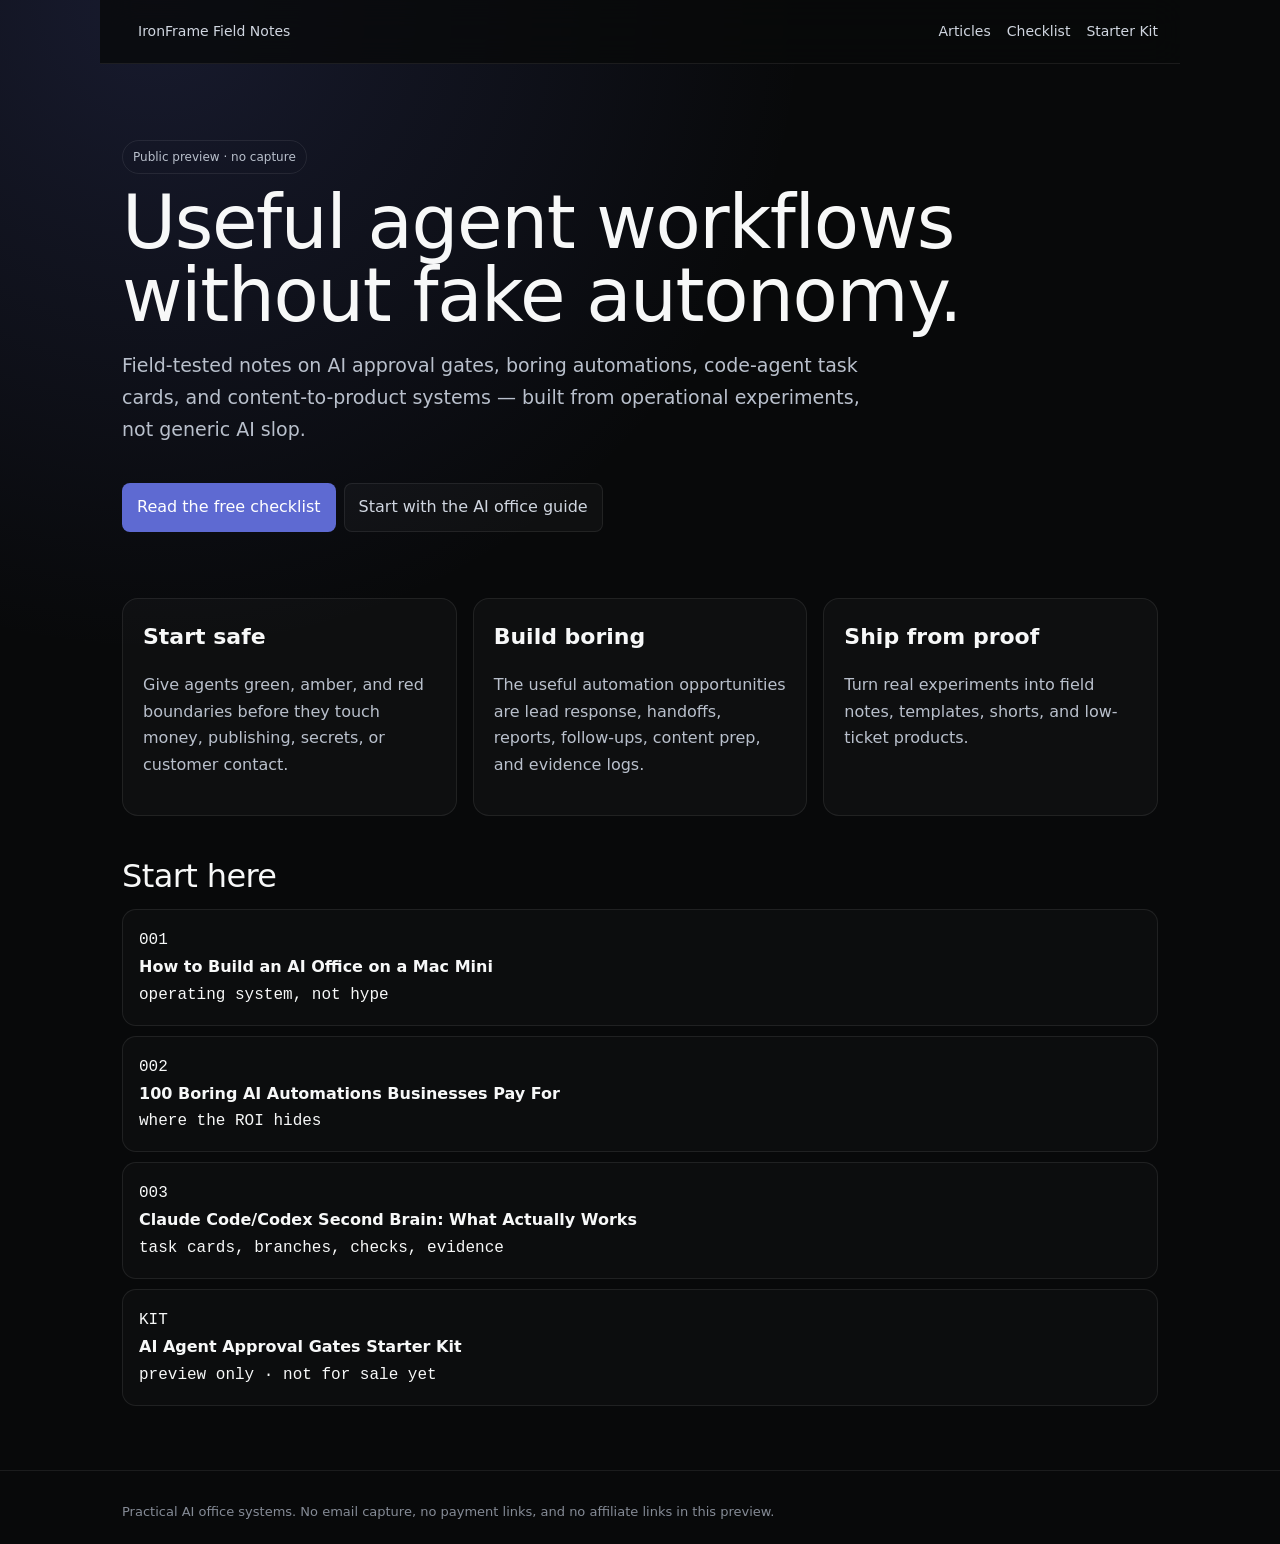
==== index.html @ ba57e1b6 "Publish Field Notes public preview" ====
<!DOCTYPE html><html lang="en"><head><meta charset="UTF-8"><meta name="viewport" content="width=device-width, initial-scale=1.0"><meta name="robots" content="noindex,nofollow,noarchive"><title>IronFrame Field Notes — IronFrame Field Notes</title><meta name="description" content="Practical AI office systems, approval gates, boring automations, and code-agent workflows."><style>
:root{--bg:#08090a;--panel:#101113;--surface:rgba(255,255,255,.028);--line:rgba(255,255,255,.08);--text:#f7f8f8;--muted:#b9c0cc;--dim:#858b96;--brand:#5e6ad2;--brand2:#7170ff;--green:#10b981;--amber:#f59e0b;--red:#ef4444}*{box-sizing:border-box}body{margin:0;background:radial-gradient(circle at 12% 0%,rgba(94,106,210,.18),transparent 34%),var(--bg);color:var(--text);font-family:Inter,system-ui,sans-serif;line-height:1.68;font-feature-settings:'cv01','ss03'}a{color:inherit}.wrap{max-width:1080px;margin:0 auto;padding:0 22px}.nav{height:64px;display:flex;align-items:center;justify-content:space-between;border-bottom:1px solid var(--line);position:sticky;top:0;background:rgba(8,9,10,.78);backdrop-filter:blur(16px);z-index:3}.nav a{text-decoration:none;color:#d0d6e0;font-size:14px;font-weight:510;margin-left:16px}.brand{font-weight:590;color:var(--text)}.hero{padding:76px 0 44px}h1{font-size:clamp(40px,7vw,74px);line-height:.98;letter-spacing:-1.4px;margin:12px 0 18px;font-weight:510}h2{font-size:32px;line-height:1.15;letter-spacing:-.6px;margin:42px 0 14px;font-weight:510}h3{font-size:22px;margin:28px 0 8px}p,li{color:var(--muted)}.sub{font-size:19px;max-width:760px;color:var(--muted)}.pill{display:inline-block;border:1px solid var(--line);border-radius:999px;padding:6px 10px;color:var(--muted);font-size:12px}.grid{display:grid;grid-template-columns:repeat(3,1fr);gap:16px;margin:22px 0}.card{background:var(--surface);border:1px solid var(--line);border-radius:16px;padding:20px}.card h3{margin-top:0}.cta{display:inline-block;margin-top:18px;text-decoration:none;background:var(--brand);padding:11px 15px;border-radius:8px;color:white;font-weight:510}.ghost{display:inline-block;margin-top:18px;margin-left:8px;text-decoration:none;background:rgba(255,255,255,.03);border:1px solid var(--line);padding:10px 14px;border-radius:8px;color:#d0d6e0}.row{display:block;border:1px solid var(--line);border-radius:14px;padding:16px;text-decoration:none;background:rgba(255,255,255,.02);margin:10px 0}.mono,code{font-family:'JetBrains Mono',ui-monospace,monospace}code{background:rgba(255,255,255,.055);padding:2px 5px;border-radius:5px;color:#e7e9ee}pre{background:#0f1011;border:1px solid var(--line);border-radius:14px;padding:16px;overflow:auto}article{max-width:820px}article h1{font-size:52px}.notice{border:1px solid rgba(94,106,210,.4);background:rgba(94,106,210,.1);padding:16px;border-radius:14px;color:#d0d6e0}.footer{border-top:1px solid var(--line);margin-top:64px;padding:30px 0;color:var(--dim);font-size:13px}@media(max-width:820px){.grid{grid-template-columns:1fr}.nav{position:static;height:auto;padding:16px 0;align-items:flex-start}.nav div:last-child{display:flex;flex-wrap:wrap;gap:8px}.nav a{margin:0}h1{font-size:40px}article h1{font-size:38px}}
</style></head><body><header class="wrap nav"><a class="brand" href="index.html">IronFrame Field Notes</a><div><a href="articles/build-ai-office-on-mac-mini.html">Articles</a><a href="templates/approval-gate-checklist.html">Checklist</a><a href="products/ai-agent-approval-gates-starter-kit/">Starter Kit</a></div></header><main class="wrap"><section class="hero"><span class="pill">Public preview · no capture</span><h1>Useful agent workflows without fake autonomy.</h1><p class="sub">Field-tested notes on AI approval gates, boring automations, code-agent task cards, and content-to-product systems — built from operational experiments, not generic AI slop.</p><a class="cta" href="templates/approval-gate-checklist.html">Read the free checklist</a><a class="ghost" href="articles/build-ai-office-on-mac-mini.html">Start with the AI office guide</a></section><section class="grid"><article class="card"><h3>Start safe</h3><p>Give agents green, amber, and red boundaries before they touch money, publishing, secrets, or customer contact.</p></article><article class="card"><h3>Build boring</h3><p>The useful automation opportunities are lead response, handoffs, reports, follow-ups, content prep, and evidence logs.</p></article><article class="card"><h3>Ship from proof</h3><p>Turn real experiments into field notes, templates, shorts, and low-ticket products.</p></article></section><section><h2>Start here</h2><a class="row" href="articles/build-ai-office-on-mac-mini.html"><span class="mono">001</span><br><strong>How to Build an AI Office on a Mac Mini</strong><br><span class="mono">operating system, not hype</span></a><a class="row" href="articles/100-boring-ai-automations.html"><span class="mono">002</span><br><strong>100 Boring AI Automations Businesses Pay For</strong><br><span class="mono">where the ROI hides</span></a><a class="row" href="articles/code-agents-second-brain.html"><span class="mono">003</span><br><strong>Claude Code/Codex Second Brain: What Actually Works</strong><br><span class="mono">task cards, branches, checks, evidence</span></a><a class="row" href="products/ai-agent-approval-gates-starter-kit/"><span class="mono">KIT</span><br><strong>AI Agent Approval Gates Starter Kit</strong><br><span class="mono">preview only · not for sale yet</span></a></section></main><footer class="footer"><div class="wrap">Practical AI office systems. No email capture, no payment links, and no affiliate links in this preview.</div></footer></body></html>
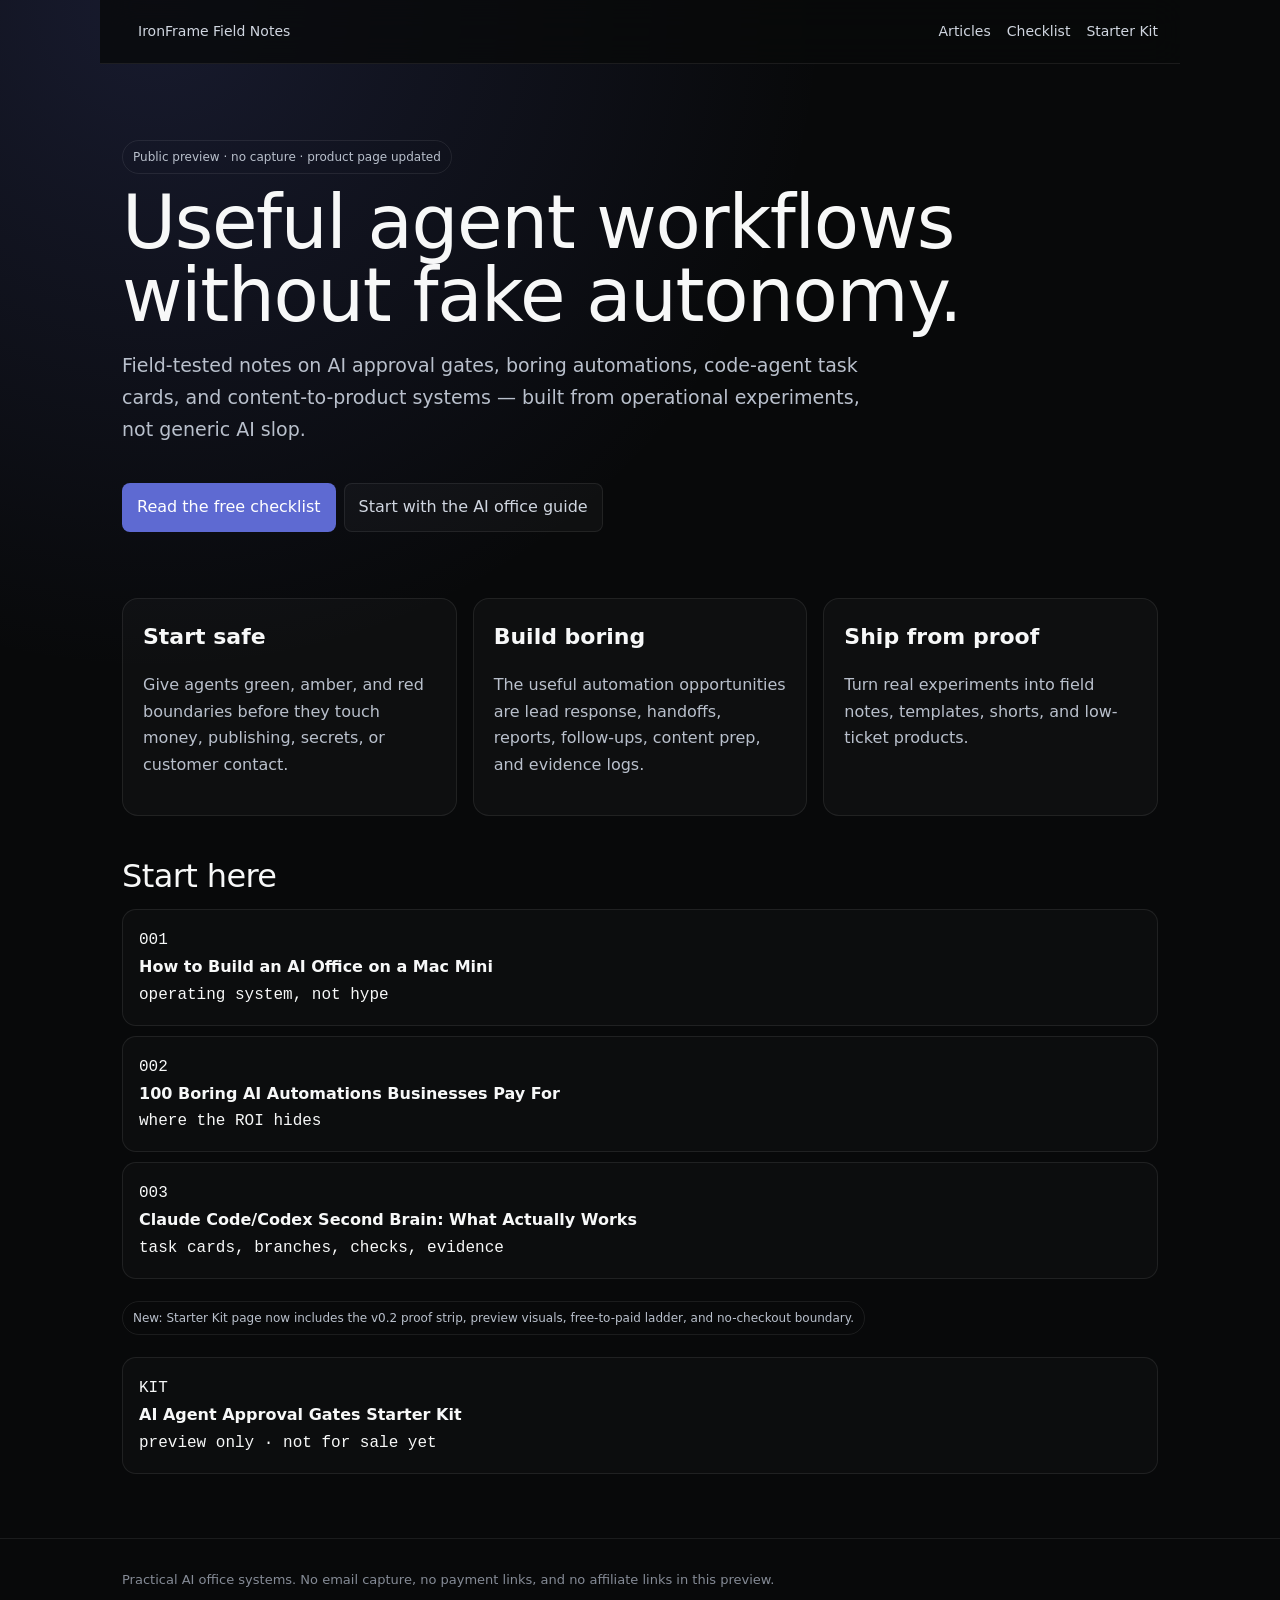
==== commit 9ab9d0e8: "Update Starter Kit public preview" ====
--- a/index.html
+++ b/index.html
@@ -1,3 +1,3 @@
 <!DOCTYPE html><html lang="en"><head><meta charset="UTF-8"><meta name="viewport" content="width=device-width, initial-scale=1.0"><meta name="robots" content="noindex,nofollow,noarchive"><title>IronFrame Field Notes — IronFrame Field Notes</title><meta name="description" content="Practical AI office systems, approval gates, boring automations, and code-agent workflows."><style>
 :root{--bg:#08090a;--panel:#101113;--surface:rgba(255,255,255,.028);--line:rgba(255,255,255,.08);--text:#f7f8f8;--muted:#b9c0cc;--dim:#858b96;--brand:#5e6ad2;--brand2:#7170ff;--green:#10b981;--amber:#f59e0b;--red:#ef4444}*{box-sizing:border-box}body{margin:0;background:radial-gradient(circle at 12% 0%,rgba(94,106,210,.18),transparent 34%),var(--bg);color:var(--text);font-family:Inter,system-ui,sans-serif;line-height:1.68;font-feature-settings:'cv01','ss03'}a{color:inherit}.wrap{max-width:1080px;margin:0 auto;padding:0 22px}.nav{height:64px;display:flex;align-items:center;justify-content:space-between;border-bottom:1px solid var(--line);position:sticky;top:0;background:rgba(8,9,10,.78);backdrop-filter:blur(16px);z-index:3}.nav a{text-decoration:none;color:#d0d6e0;font-size:14px;font-weight:510;margin-left:16px}.brand{font-weight:590;color:var(--text)}.hero{padding:76px 0 44px}h1{font-size:clamp(40px,7vw,74px);line-height:.98;letter-spacing:-1.4px;margin:12px 0 18px;font-weight:510}h2{font-size:32px;line-height:1.15;letter-spacing:-.6px;margin:42px 0 14px;font-weight:510}h3{font-size:22px;margin:28px 0 8px}p,li{color:var(--muted)}.sub{font-size:19px;max-width:760px;color:var(--muted)}.pill{display:inline-block;border:1px solid var(--line);border-radius:999px;padding:6px 10px;color:var(--muted);font-size:12px}.grid{display:grid;grid-template-columns:repeat(3,1fr);gap:16px;margin:22px 0}.card{background:var(--surface);border:1px solid var(--line);border-radius:16px;padding:20px}.card h3{margin-top:0}.cta{display:inline-block;margin-top:18px;text-decoration:none;background:var(--brand);padding:11px 15px;border-radius:8px;color:white;font-weight:510}.ghost{display:inline-block;margin-top:18px;margin-left:8px;text-decoration:none;background:rgba(255,255,255,.03);border:1px solid var(--line);padding:10px 14px;border-radius:8px;color:#d0d6e0}.row{display:block;border:1px solid var(--line);border-radius:14px;padding:16px;text-decoration:none;background:rgba(255,255,255,.02);margin:10px 0}.mono,code{font-family:'JetBrains Mono',ui-monospace,monospace}code{background:rgba(255,255,255,.055);padding:2px 5px;border-radius:5px;color:#e7e9ee}pre{background:#0f1011;border:1px solid var(--line);border-radius:14px;padding:16px;overflow:auto}article{max-width:820px}article h1{font-size:52px}.notice{border:1px solid rgba(94,106,210,.4);background:rgba(94,106,210,.1);padding:16px;border-radius:14px;color:#d0d6e0}.footer{border-top:1px solid var(--line);margin-top:64px;padding:30px 0;color:var(--dim);font-size:13px}@media(max-width:820px){.grid{grid-template-columns:1fr}.nav{position:static;height:auto;padding:16px 0;align-items:flex-start}.nav div:last-child{display:flex;flex-wrap:wrap;gap:8px}.nav a{margin:0}h1{font-size:40px}article h1{font-size:38px}}
-</style></head><body><header class="wrap nav"><a class="brand" href="index.html">IronFrame Field Notes</a><div><a href="articles/build-ai-office-on-mac-mini.html">Articles</a><a href="templates/approval-gate-checklist.html">Checklist</a><a href="products/ai-agent-approval-gates-starter-kit/">Starter Kit</a></div></header><main class="wrap"><section class="hero"><span class="pill">Public preview · no capture</span><h1>Useful agent workflows without fake autonomy.</h1><p class="sub">Field-tested notes on AI approval gates, boring automations, code-agent task cards, and content-to-product systems — built from operational experiments, not generic AI slop.</p><a class="cta" href="templates/approval-gate-checklist.html">Read the free checklist</a><a class="ghost" href="articles/build-ai-office-on-mac-mini.html">Start with the AI office guide</a></section><section class="grid"><article class="card"><h3>Start safe</h3><p>Give agents green, amber, and red boundaries before they touch money, publishing, secrets, or customer contact.</p></article><article class="card"><h3>Build boring</h3><p>The useful automation opportunities are lead response, handoffs, reports, follow-ups, content prep, and evidence logs.</p></article><article class="card"><h3>Ship from proof</h3><p>Turn real experiments into field notes, templates, shorts, and low-ticket products.</p></article></section><section><h2>Start here</h2><a class="row" href="articles/build-ai-office-on-mac-mini.html"><span class="mono">001</span><br><strong>How to Build an AI Office on a Mac Mini</strong><br><span class="mono">operating system, not hype</span></a><a class="row" href="articles/100-boring-ai-automations.html"><span class="mono">002</span><br><strong>100 Boring AI Automations Businesses Pay For</strong><br><span class="mono">where the ROI hides</span></a><a class="row" href="articles/code-agents-second-brain.html"><span class="mono">003</span><br><strong>Claude Code/Codex Second Brain: What Actually Works</strong><br><span class="mono">task cards, branches, checks, evidence</span></a><a class="row" href="products/ai-agent-approval-gates-starter-kit/"><span class="mono">KIT</span><br><strong>AI Agent Approval Gates Starter Kit</strong><br><span class="mono">preview only · not for sale yet</span></a></section></main><footer class="footer"><div class="wrap">Practical AI office systems. No email capture, no payment links, and no affiliate links in this preview.</div></footer></body></html>+</style></head><body><header class="wrap nav"><a class="brand" href="index.html">IronFrame Field Notes</a><div><a href="articles/build-ai-office-on-mac-mini.html">Articles</a><a href="templates/approval-gate-checklist.html">Checklist</a><a href="products/ai-agent-approval-gates-starter-kit/">Starter Kit</a></div></header><main class="wrap"><section class="hero"><span class="pill">Public preview · no capture · product page updated</span><h1>Useful agent workflows without fake autonomy.</h1><p class="sub">Field-tested notes on AI approval gates, boring automations, code-agent task cards, and content-to-product systems — built from operational experiments, not generic AI slop.</p><a class="cta" href="templates/approval-gate-checklist.html">Read the free checklist</a><a class="ghost" href="articles/build-ai-office-on-mac-mini.html">Start with the AI office guide</a></section><section class="grid"><article class="card"><h3>Start safe</h3><p>Give agents green, amber, and red boundaries before they touch money, publishing, secrets, or customer contact.</p></article><article class="card"><h3>Build boring</h3><p>The useful automation opportunities are lead response, handoffs, reports, follow-ups, content prep, and evidence logs.</p></article><article class="card"><h3>Ship from proof</h3><p>Turn real experiments into field notes, templates, shorts, and low-ticket products.</p></article></section><section><h2>Start here</h2><a class="row" href="articles/build-ai-office-on-mac-mini.html"><span class="mono">001</span><br><strong>How to Build an AI Office on a Mac Mini</strong><br><span class="mono">operating system, not hype</span></a><a class="row" href="articles/100-boring-ai-automations.html"><span class="mono">002</span><br><strong>100 Boring AI Automations Businesses Pay For</strong><br><span class="mono">where the ROI hides</span></a><a class="row" href="articles/code-agents-second-brain.html"><span class="mono">003</span><br><strong>Claude Code/Codex Second Brain: What Actually Works</strong><br><span class="mono">task cards, branches, checks, evidence</span></a><p class="pill">New: Starter Kit page now includes the v0.2 proof strip, preview visuals, free-to-paid ladder, and no-checkout boundary.</p><a class="row" href="products/ai-agent-approval-gates-starter-kit/"><span class="mono">KIT</span><br><strong>AI Agent Approval Gates Starter Kit</strong><br><span class="mono">preview only · not for sale yet</span></a></section></main><footer class="footer"><div class="wrap">Practical AI office systems. No email capture, no payment links, and no affiliate links in this preview.</div></footer></body></html>
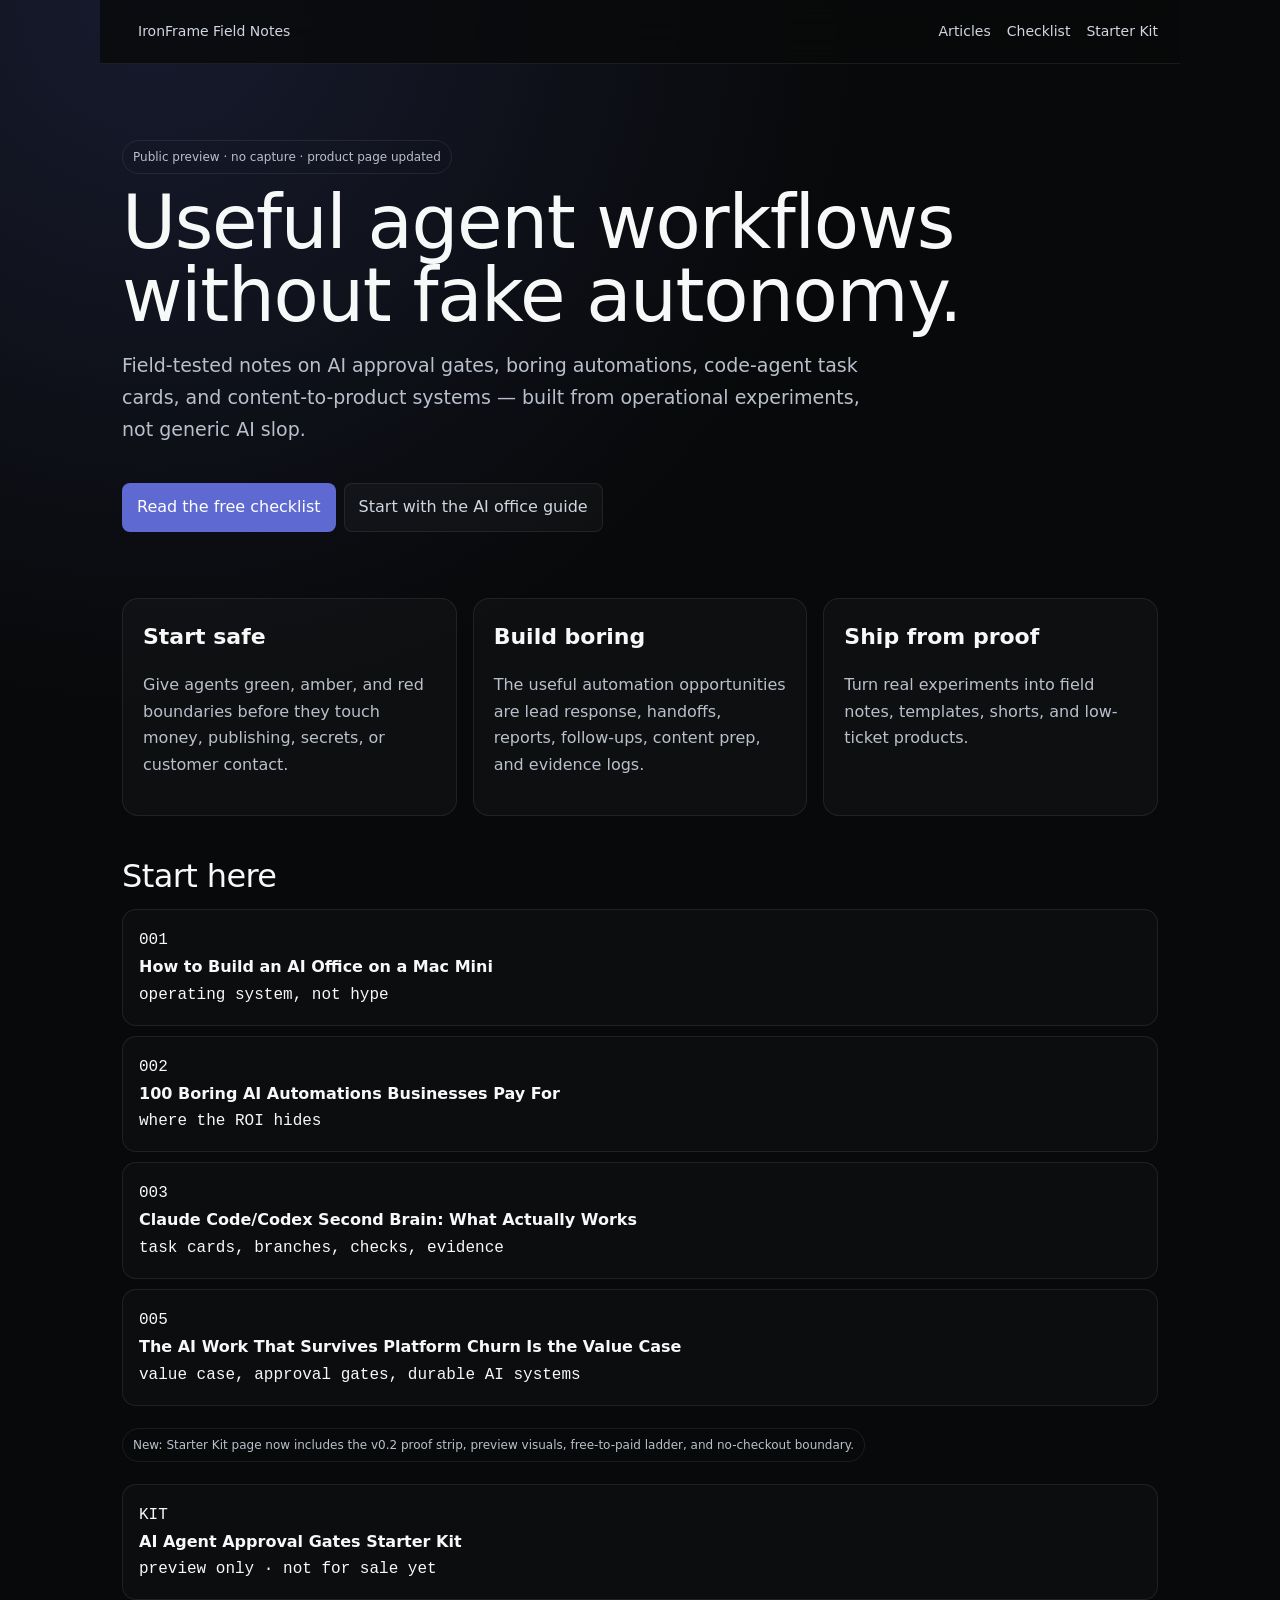
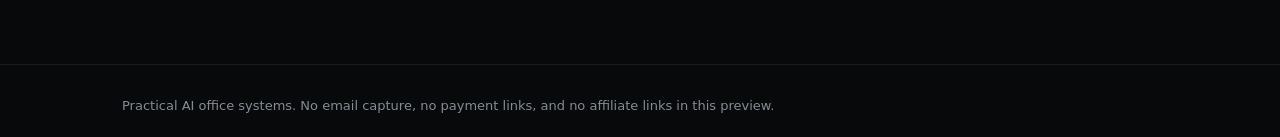
==== commit 2ad6c980: "Publish value-case field note preview" ====
--- a/index.html
+++ b/index.html
@@ -1,3 +1,3 @@
 <!DOCTYPE html><html lang="en"><head><meta charset="UTF-8"><meta name="viewport" content="width=device-width, initial-scale=1.0"><meta name="robots" content="noindex,nofollow,noarchive"><title>IronFrame Field Notes — IronFrame Field Notes</title><meta name="description" content="Practical AI office systems, approval gates, boring automations, and code-agent workflows."><style>
 :root{--bg:#08090a;--panel:#101113;--surface:rgba(255,255,255,.028);--line:rgba(255,255,255,.08);--text:#f7f8f8;--muted:#b9c0cc;--dim:#858b96;--brand:#5e6ad2;--brand2:#7170ff;--green:#10b981;--amber:#f59e0b;--red:#ef4444}*{box-sizing:border-box}body{margin:0;background:radial-gradient(circle at 12% 0%,rgba(94,106,210,.18),transparent 34%),var(--bg);color:var(--text);font-family:Inter,system-ui,sans-serif;line-height:1.68;font-feature-settings:'cv01','ss03'}a{color:inherit}.wrap{max-width:1080px;margin:0 auto;padding:0 22px}.nav{height:64px;display:flex;align-items:center;justify-content:space-between;border-bottom:1px solid var(--line);position:sticky;top:0;background:rgba(8,9,10,.78);backdrop-filter:blur(16px);z-index:3}.nav a{text-decoration:none;color:#d0d6e0;font-size:14px;font-weight:510;margin-left:16px}.brand{font-weight:590;color:var(--text)}.hero{padding:76px 0 44px}h1{font-size:clamp(40px,7vw,74px);line-height:.98;letter-spacing:-1.4px;margin:12px 0 18px;font-weight:510}h2{font-size:32px;line-height:1.15;letter-spacing:-.6px;margin:42px 0 14px;font-weight:510}h3{font-size:22px;margin:28px 0 8px}p,li{color:var(--muted)}.sub{font-size:19px;max-width:760px;color:var(--muted)}.pill{display:inline-block;border:1px solid var(--line);border-radius:999px;padding:6px 10px;color:var(--muted);font-size:12px}.grid{display:grid;grid-template-columns:repeat(3,1fr);gap:16px;margin:22px 0}.card{background:var(--surface);border:1px solid var(--line);border-radius:16px;padding:20px}.card h3{margin-top:0}.cta{display:inline-block;margin-top:18px;text-decoration:none;background:var(--brand);padding:11px 15px;border-radius:8px;color:white;font-weight:510}.ghost{display:inline-block;margin-top:18px;margin-left:8px;text-decoration:none;background:rgba(255,255,255,.03);border:1px solid var(--line);padding:10px 14px;border-radius:8px;color:#d0d6e0}.row{display:block;border:1px solid var(--line);border-radius:14px;padding:16px;text-decoration:none;background:rgba(255,255,255,.02);margin:10px 0}.mono,code{font-family:'JetBrains Mono',ui-monospace,monospace}code{background:rgba(255,255,255,.055);padding:2px 5px;border-radius:5px;color:#e7e9ee}pre{background:#0f1011;border:1px solid var(--line);border-radius:14px;padding:16px;overflow:auto}article{max-width:820px}article h1{font-size:52px}.notice{border:1px solid rgba(94,106,210,.4);background:rgba(94,106,210,.1);padding:16px;border-radius:14px;color:#d0d6e0}.footer{border-top:1px solid var(--line);margin-top:64px;padding:30px 0;color:var(--dim);font-size:13px}@media(max-width:820px){.grid{grid-template-columns:1fr}.nav{position:static;height:auto;padding:16px 0;align-items:flex-start}.nav div:last-child{display:flex;flex-wrap:wrap;gap:8px}.nav a{margin:0}h1{font-size:40px}article h1{font-size:38px}}
-</style></head><body><header class="wrap nav"><a class="brand" href="index.html">IronFrame Field Notes</a><div><a href="articles/build-ai-office-on-mac-mini.html">Articles</a><a href="templates/approval-gate-checklist.html">Checklist</a><a href="products/ai-agent-approval-gates-starter-kit/">Starter Kit</a></div></header><main class="wrap"><section class="hero"><span class="pill">Public preview · no capture · product page updated</span><h1>Useful agent workflows without fake autonomy.</h1><p class="sub">Field-tested notes on AI approval gates, boring automations, code-agent task cards, and content-to-product systems — built from operational experiments, not generic AI slop.</p><a class="cta" href="templates/approval-gate-checklist.html">Read the free checklist</a><a class="ghost" href="articles/build-ai-office-on-mac-mini.html">Start with the AI office guide</a></section><section class="grid"><article class="card"><h3>Start safe</h3><p>Give agents green, amber, and red boundaries before they touch money, publishing, secrets, or customer contact.</p></article><article class="card"><h3>Build boring</h3><p>The useful automation opportunities are lead response, handoffs, reports, follow-ups, content prep, and evidence logs.</p></article><article class="card"><h3>Ship from proof</h3><p>Turn real experiments into field notes, templates, shorts, and low-ticket products.</p></article></section><section><h2>Start here</h2><a class="row" href="articles/build-ai-office-on-mac-mini.html"><span class="mono">001</span><br><strong>How to Build an AI Office on a Mac Mini</strong><br><span class="mono">operating system, not hype</span></a><a class="row" href="articles/100-boring-ai-automations.html"><span class="mono">002</span><br><strong>100 Boring AI Automations Businesses Pay For</strong><br><span class="mono">where the ROI hides</span></a><a class="row" href="articles/code-agents-second-brain.html"><span class="mono">003</span><br><strong>Claude Code/Codex Second Brain: What Actually Works</strong><br><span class="mono">task cards, branches, checks, evidence</span></a><p class="pill">New: Starter Kit page now includes the v0.2 proof strip, preview visuals, free-to-paid ladder, and no-checkout boundary.</p><a class="row" href="products/ai-agent-approval-gates-starter-kit/"><span class="mono">KIT</span><br><strong>AI Agent Approval Gates Starter Kit</strong><br><span class="mono">preview only · not for sale yet</span></a></section></main><footer class="footer"><div class="wrap">Practical AI office systems. No email capture, no payment links, and no affiliate links in this preview.</div></footer></body></html>+</style></head><body><header class="wrap nav"><a class="brand" href="index.html">IronFrame Field Notes</a><div><a href="articles/build-ai-office-on-mac-mini.html">Articles</a><a href="templates/approval-gate-checklist.html">Checklist</a><a href="products/ai-agent-approval-gates-starter-kit/">Starter Kit</a></div></header><main class="wrap"><section class="hero"><span class="pill">Public preview · no capture · product page updated</span><h1>Useful agent workflows without fake autonomy.</h1><p class="sub">Field-tested notes on AI approval gates, boring automations, code-agent task cards, and content-to-product systems — built from operational experiments, not generic AI slop.</p><a class="cta" href="templates/approval-gate-checklist.html">Read the free checklist</a><a class="ghost" href="articles/build-ai-office-on-mac-mini.html">Start with the AI office guide</a></section><section class="grid"><article class="card"><h3>Start safe</h3><p>Give agents green, amber, and red boundaries before they touch money, publishing, secrets, or customer contact.</p></article><article class="card"><h3>Build boring</h3><p>The useful automation opportunities are lead response, handoffs, reports, follow-ups, content prep, and evidence logs.</p></article><article class="card"><h3>Ship from proof</h3><p>Turn real experiments into field notes, templates, shorts, and low-ticket products.</p></article></section><section><h2>Start here</h2><a class="row" href="articles/build-ai-office-on-mac-mini.html"><span class="mono">001</span><br><strong>How to Build an AI Office on a Mac Mini</strong><br><span class="mono">operating system, not hype</span></a><a class="row" href="articles/100-boring-ai-automations.html"><span class="mono">002</span><br><strong>100 Boring AI Automations Businesses Pay For</strong><br><span class="mono">where the ROI hides</span></a><a class="row" href="articles/code-agents-second-brain.html"><span class="mono">003</span><br><strong>Claude Code/Codex Second Brain: What Actually Works</strong><br><span class="mono">task cards, branches, checks, evidence</span></a><a class="row" href="articles/ai-work-that-survives-platform-churn.html"><span class="mono">005</span><br><strong>The AI Work That Survives Platform Churn Is the Value Case</strong><br><span class="mono">value case, approval gates, durable AI systems</span></a><p class="pill">New: Starter Kit page now includes the v0.2 proof strip, preview visuals, free-to-paid ladder, and no-checkout boundary.</p><a class="row" href="products/ai-agent-approval-gates-starter-kit/"><span class="mono">KIT</span><br><strong>AI Agent Approval Gates Starter Kit</strong><br><span class="mono">preview only · not for sale yet</span></a></section></main><footer class="footer"><div class="wrap">Practical AI office systems. No email capture, no payment links, and no affiliate links in this preview.</div></footer></body></html>
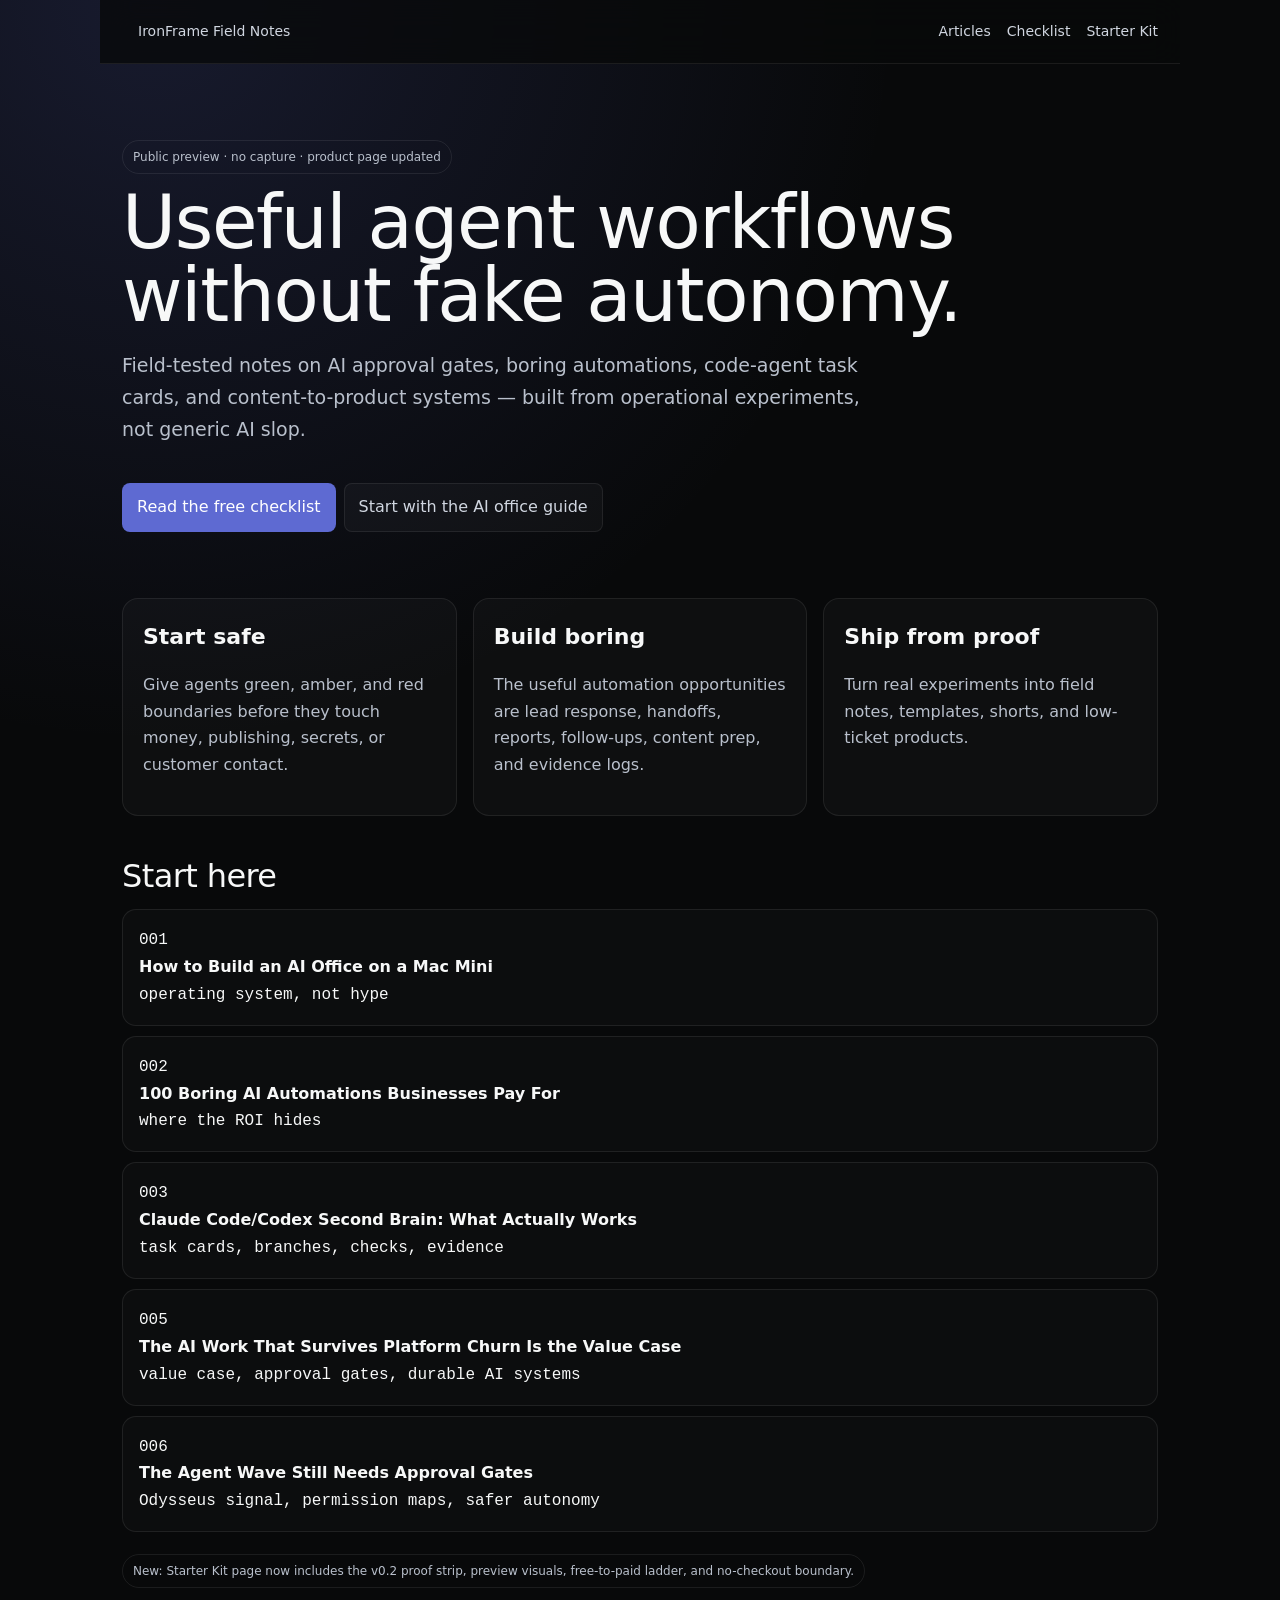
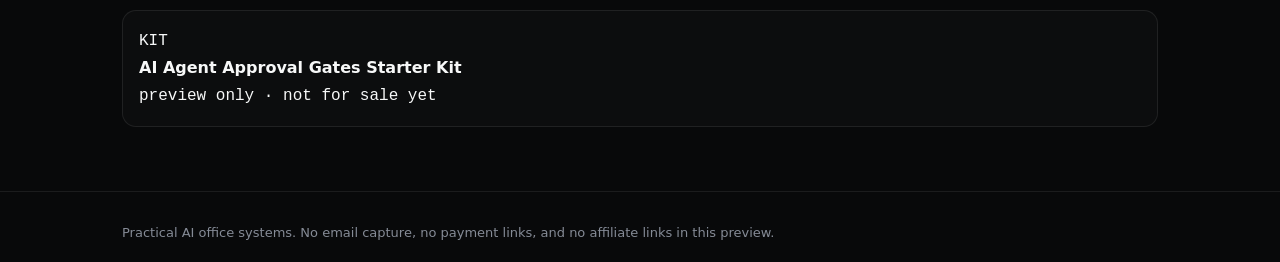
==== commit 8b4afed3: "Add agent wave approval gates field note" ====
--- a/index.html
+++ b/index.html
@@ -1,3 +1,3 @@
 <!DOCTYPE html><html lang="en"><head><meta charset="UTF-8"><meta name="viewport" content="width=device-width, initial-scale=1.0"><meta name="robots" content="noindex,nofollow,noarchive"><title>IronFrame Field Notes — IronFrame Field Notes</title><meta name="description" content="Practical AI office systems, approval gates, boring automations, and code-agent workflows."><style>
 :root{--bg:#08090a;--panel:#101113;--surface:rgba(255,255,255,.028);--line:rgba(255,255,255,.08);--text:#f7f8f8;--muted:#b9c0cc;--dim:#858b96;--brand:#5e6ad2;--brand2:#7170ff;--green:#10b981;--amber:#f59e0b;--red:#ef4444}*{box-sizing:border-box}body{margin:0;background:radial-gradient(circle at 12% 0%,rgba(94,106,210,.18),transparent 34%),var(--bg);color:var(--text);font-family:Inter,system-ui,sans-serif;line-height:1.68;font-feature-settings:'cv01','ss03'}a{color:inherit}.wrap{max-width:1080px;margin:0 auto;padding:0 22px}.nav{height:64px;display:flex;align-items:center;justify-content:space-between;border-bottom:1px solid var(--line);position:sticky;top:0;background:rgba(8,9,10,.78);backdrop-filter:blur(16px);z-index:3}.nav a{text-decoration:none;color:#d0d6e0;font-size:14px;font-weight:510;margin-left:16px}.brand{font-weight:590;color:var(--text)}.hero{padding:76px 0 44px}h1{font-size:clamp(40px,7vw,74px);line-height:.98;letter-spacing:-1.4px;margin:12px 0 18px;font-weight:510}h2{font-size:32px;line-height:1.15;letter-spacing:-.6px;margin:42px 0 14px;font-weight:510}h3{font-size:22px;margin:28px 0 8px}p,li{color:var(--muted)}.sub{font-size:19px;max-width:760px;color:var(--muted)}.pill{display:inline-block;border:1px solid var(--line);border-radius:999px;padding:6px 10px;color:var(--muted);font-size:12px}.grid{display:grid;grid-template-columns:repeat(3,1fr);gap:16px;margin:22px 0}.card{background:var(--surface);border:1px solid var(--line);border-radius:16px;padding:20px}.card h3{margin-top:0}.cta{display:inline-block;margin-top:18px;text-decoration:none;background:var(--brand);padding:11px 15px;border-radius:8px;color:white;font-weight:510}.ghost{display:inline-block;margin-top:18px;margin-left:8px;text-decoration:none;background:rgba(255,255,255,.03);border:1px solid var(--line);padding:10px 14px;border-radius:8px;color:#d0d6e0}.row{display:block;border:1px solid var(--line);border-radius:14px;padding:16px;text-decoration:none;background:rgba(255,255,255,.02);margin:10px 0}.mono,code{font-family:'JetBrains Mono',ui-monospace,monospace}code{background:rgba(255,255,255,.055);padding:2px 5px;border-radius:5px;color:#e7e9ee}pre{background:#0f1011;border:1px solid var(--line);border-radius:14px;padding:16px;overflow:auto}article{max-width:820px}article h1{font-size:52px}.notice{border:1px solid rgba(94,106,210,.4);background:rgba(94,106,210,.1);padding:16px;border-radius:14px;color:#d0d6e0}.footer{border-top:1px solid var(--line);margin-top:64px;padding:30px 0;color:var(--dim);font-size:13px}@media(max-width:820px){.grid{grid-template-columns:1fr}.nav{position:static;height:auto;padding:16px 0;align-items:flex-start}.nav div:last-child{display:flex;flex-wrap:wrap;gap:8px}.nav a{margin:0}h1{font-size:40px}article h1{font-size:38px}}
-</style></head><body><header class="wrap nav"><a class="brand" href="index.html">IronFrame Field Notes</a><div><a href="articles/build-ai-office-on-mac-mini.html">Articles</a><a href="templates/approval-gate-checklist.html">Checklist</a><a href="products/ai-agent-approval-gates-starter-kit/">Starter Kit</a></div></header><main class="wrap"><section class="hero"><span class="pill">Public preview · no capture · product page updated</span><h1>Useful agent workflows without fake autonomy.</h1><p class="sub">Field-tested notes on AI approval gates, boring automations, code-agent task cards, and content-to-product systems — built from operational experiments, not generic AI slop.</p><a class="cta" href="templates/approval-gate-checklist.html">Read the free checklist</a><a class="ghost" href="articles/build-ai-office-on-mac-mini.html">Start with the AI office guide</a></section><section class="grid"><article class="card"><h3>Start safe</h3><p>Give agents green, amber, and red boundaries before they touch money, publishing, secrets, or customer contact.</p></article><article class="card"><h3>Build boring</h3><p>The useful automation opportunities are lead response, handoffs, reports, follow-ups, content prep, and evidence logs.</p></article><article class="card"><h3>Ship from proof</h3><p>Turn real experiments into field notes, templates, shorts, and low-ticket products.</p></article></section><section><h2>Start here</h2><a class="row" href="articles/build-ai-office-on-mac-mini.html"><span class="mono">001</span><br><strong>How to Build an AI Office on a Mac Mini</strong><br><span class="mono">operating system, not hype</span></a><a class="row" href="articles/100-boring-ai-automations.html"><span class="mono">002</span><br><strong>100 Boring AI Automations Businesses Pay For</strong><br><span class="mono">where the ROI hides</span></a><a class="row" href="articles/code-agents-second-brain.html"><span class="mono">003</span><br><strong>Claude Code/Codex Second Brain: What Actually Works</strong><br><span class="mono">task cards, branches, checks, evidence</span></a><a class="row" href="articles/ai-work-that-survives-platform-churn.html"><span class="mono">005</span><br><strong>The AI Work That Survives Platform Churn Is the Value Case</strong><br><span class="mono">value case, approval gates, durable AI systems</span></a><p class="pill">New: Starter Kit page now includes the v0.2 proof strip, preview visuals, free-to-paid ladder, and no-checkout boundary.</p><a class="row" href="products/ai-agent-approval-gates-starter-kit/"><span class="mono">KIT</span><br><strong>AI Agent Approval Gates Starter Kit</strong><br><span class="mono">preview only · not for sale yet</span></a></section></main><footer class="footer"><div class="wrap">Practical AI office systems. No email capture, no payment links, and no affiliate links in this preview.</div></footer></body></html>+</style></head><body><header class="wrap nav"><a class="brand" href="index.html">IronFrame Field Notes</a><div><a href="articles/build-ai-office-on-mac-mini.html">Articles</a><a href="templates/approval-gate-checklist.html">Checklist</a><a href="products/ai-agent-approval-gates-starter-kit/">Starter Kit</a></div></header><main class="wrap"><section class="hero"><span class="pill">Public preview · no capture · product page updated</span><h1>Useful agent workflows without fake autonomy.</h1><p class="sub">Field-tested notes on AI approval gates, boring automations, code-agent task cards, and content-to-product systems — built from operational experiments, not generic AI slop.</p><a class="cta" href="templates/approval-gate-checklist.html">Read the free checklist</a><a class="ghost" href="articles/build-ai-office-on-mac-mini.html">Start with the AI office guide</a></section><section class="grid"><article class="card"><h3>Start safe</h3><p>Give agents green, amber, and red boundaries before they touch money, publishing, secrets, or customer contact.</p></article><article class="card"><h3>Build boring</h3><p>The useful automation opportunities are lead response, handoffs, reports, follow-ups, content prep, and evidence logs.</p></article><article class="card"><h3>Ship from proof</h3><p>Turn real experiments into field notes, templates, shorts, and low-ticket products.</p></article></section><section><h2>Start here</h2><a class="row" href="articles/build-ai-office-on-mac-mini.html"><span class="mono">001</span><br><strong>How to Build an AI Office on a Mac Mini</strong><br><span class="mono">operating system, not hype</span></a><a class="row" href="articles/100-boring-ai-automations.html"><span class="mono">002</span><br><strong>100 Boring AI Automations Businesses Pay For</strong><br><span class="mono">where the ROI hides</span></a><a class="row" href="articles/code-agents-second-brain.html"><span class="mono">003</span><br><strong>Claude Code/Codex Second Brain: What Actually Works</strong><br><span class="mono">task cards, branches, checks, evidence</span></a><a class="row" href="articles/ai-work-that-survives-platform-churn.html"><span class="mono">005</span><br><strong>The AI Work That Survives Platform Churn Is the Value Case</strong><br><span class="mono">value case, approval gates, durable AI systems</span></a><a class="row" href="articles/agent-wave-still-needs-approval-gates.html"><span class="mono">006</span><br><strong>The Agent Wave Still Needs Approval Gates</strong><br><span class="mono">Odysseus signal, permission maps, safer autonomy</span></a><p class="pill">New: Starter Kit page now includes the v0.2 proof strip, preview visuals, free-to-paid ladder, and no-checkout boundary.</p><a class="row" href="products/ai-agent-approval-gates-starter-kit/"><span class="mono">KIT</span><br><strong>AI Agent Approval Gates Starter Kit</strong><br><span class="mono">preview only · not for sale yet</span></a></section></main><footer class="footer"><div class="wrap">Practical AI office systems. No email capture, no payment links, and no affiliate links in this preview.</div></footer></body></html>
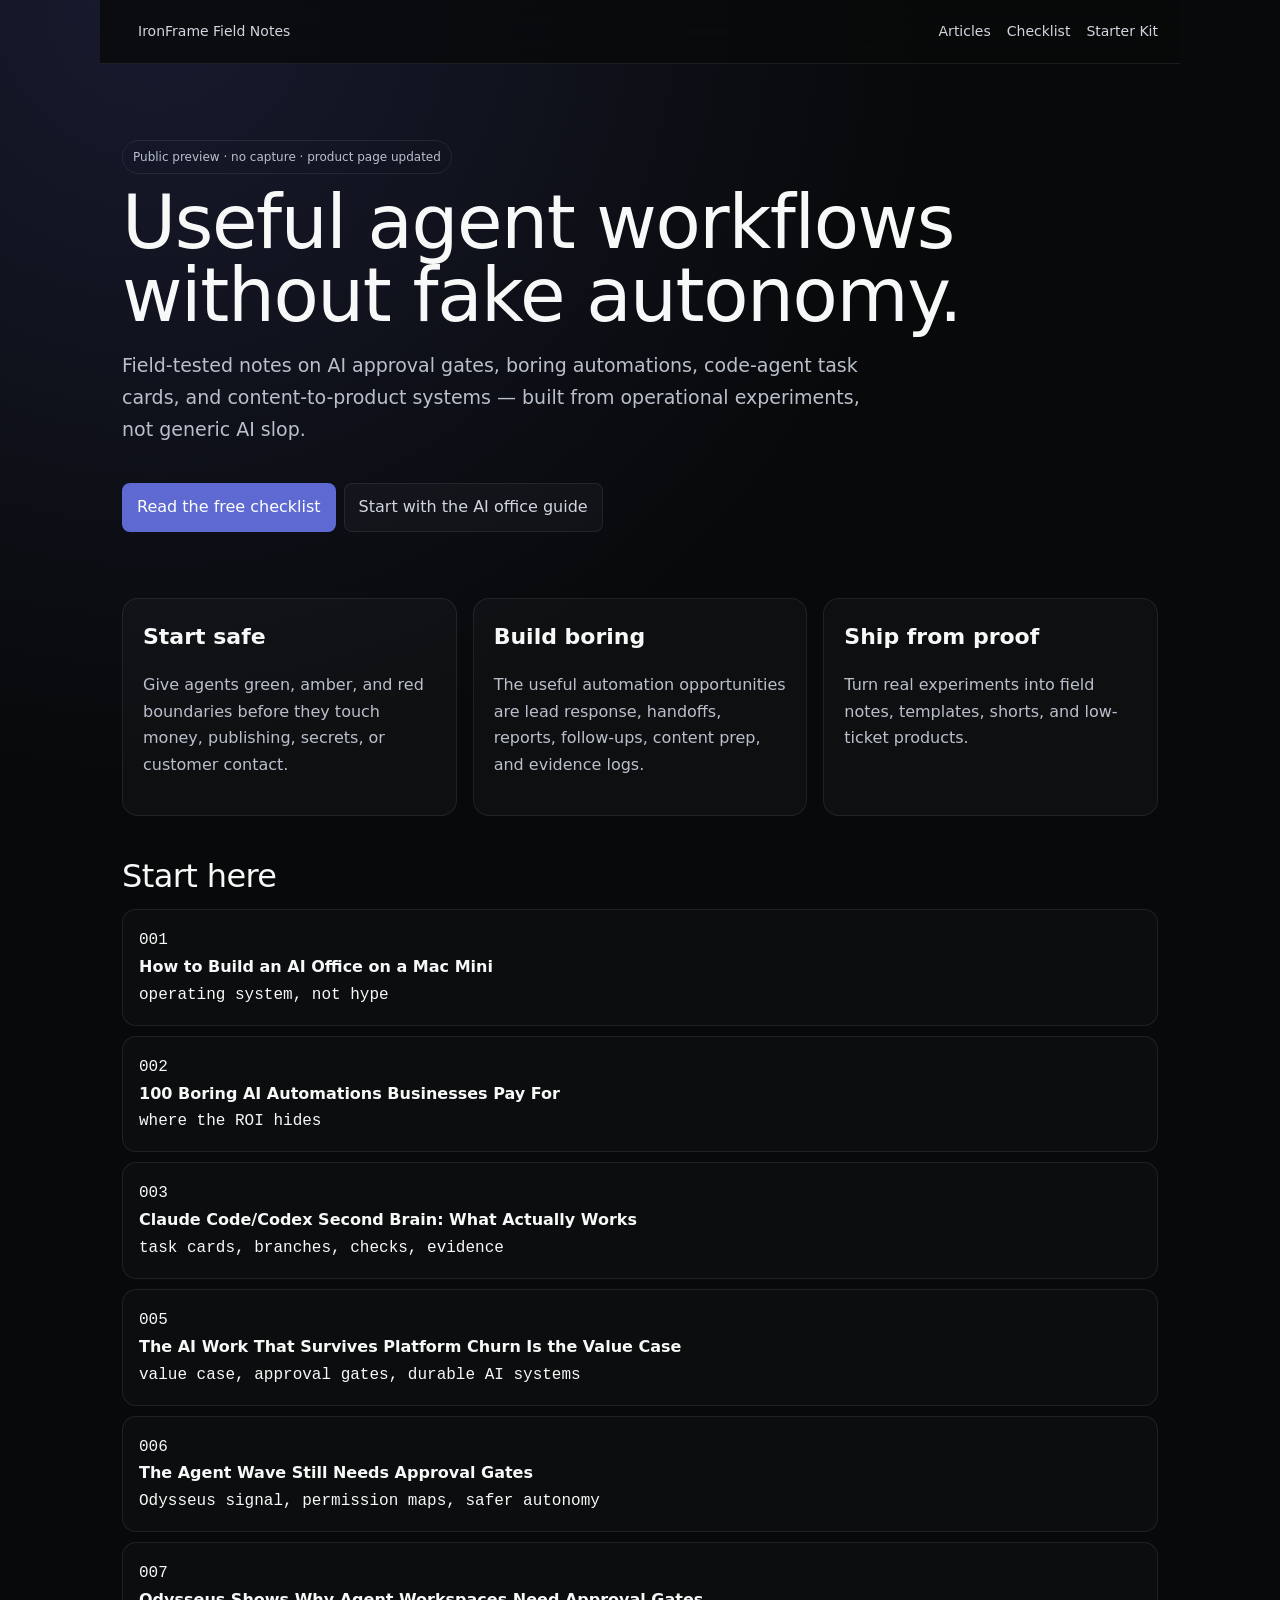
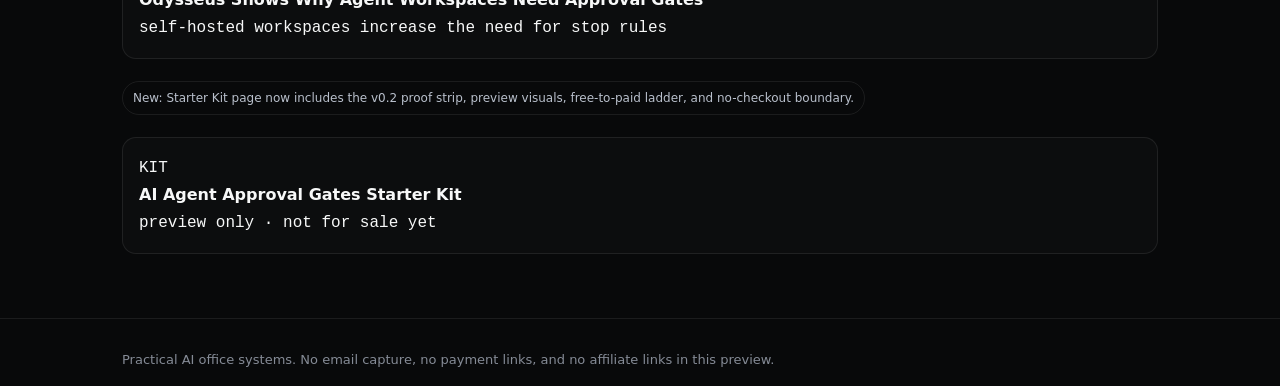
==== commit 6e14f1f4: "Add Odysseus approval-gates field note" ====
--- a/index.html
+++ b/index.html
@@ -1,3 +1,3 @@
 <!DOCTYPE html><html lang="en"><head><meta charset="UTF-8"><meta name="viewport" content="width=device-width, initial-scale=1.0"><meta name="robots" content="noindex,nofollow,noarchive"><title>IronFrame Field Notes — IronFrame Field Notes</title><meta name="description" content="Practical AI office systems, approval gates, boring automations, and code-agent workflows."><style>
 :root{--bg:#08090a;--panel:#101113;--surface:rgba(255,255,255,.028);--line:rgba(255,255,255,.08);--text:#f7f8f8;--muted:#b9c0cc;--dim:#858b96;--brand:#5e6ad2;--brand2:#7170ff;--green:#10b981;--amber:#f59e0b;--red:#ef4444}*{box-sizing:border-box}body{margin:0;background:radial-gradient(circle at 12% 0%,rgba(94,106,210,.18),transparent 34%),var(--bg);color:var(--text);font-family:Inter,system-ui,sans-serif;line-height:1.68;font-feature-settings:'cv01','ss03'}a{color:inherit}.wrap{max-width:1080px;margin:0 auto;padding:0 22px}.nav{height:64px;display:flex;align-items:center;justify-content:space-between;border-bottom:1px solid var(--line);position:sticky;top:0;background:rgba(8,9,10,.78);backdrop-filter:blur(16px);z-index:3}.nav a{text-decoration:none;color:#d0d6e0;font-size:14px;font-weight:510;margin-left:16px}.brand{font-weight:590;color:var(--text)}.hero{padding:76px 0 44px}h1{font-size:clamp(40px,7vw,74px);line-height:.98;letter-spacing:-1.4px;margin:12px 0 18px;font-weight:510}h2{font-size:32px;line-height:1.15;letter-spacing:-.6px;margin:42px 0 14px;font-weight:510}h3{font-size:22px;margin:28px 0 8px}p,li{color:var(--muted)}.sub{font-size:19px;max-width:760px;color:var(--muted)}.pill{display:inline-block;border:1px solid var(--line);border-radius:999px;padding:6px 10px;color:var(--muted);font-size:12px}.grid{display:grid;grid-template-columns:repeat(3,1fr);gap:16px;margin:22px 0}.card{background:var(--surface);border:1px solid var(--line);border-radius:16px;padding:20px}.card h3{margin-top:0}.cta{display:inline-block;margin-top:18px;text-decoration:none;background:var(--brand);padding:11px 15px;border-radius:8px;color:white;font-weight:510}.ghost{display:inline-block;margin-top:18px;margin-left:8px;text-decoration:none;background:rgba(255,255,255,.03);border:1px solid var(--line);padding:10px 14px;border-radius:8px;color:#d0d6e0}.row{display:block;border:1px solid var(--line);border-radius:14px;padding:16px;text-decoration:none;background:rgba(255,255,255,.02);margin:10px 0}.mono,code{font-family:'JetBrains Mono',ui-monospace,monospace}code{background:rgba(255,255,255,.055);padding:2px 5px;border-radius:5px;color:#e7e9ee}pre{background:#0f1011;border:1px solid var(--line);border-radius:14px;padding:16px;overflow:auto}article{max-width:820px}article h1{font-size:52px}.notice{border:1px solid rgba(94,106,210,.4);background:rgba(94,106,210,.1);padding:16px;border-radius:14px;color:#d0d6e0}.footer{border-top:1px solid var(--line);margin-top:64px;padding:30px 0;color:var(--dim);font-size:13px}@media(max-width:820px){.grid{grid-template-columns:1fr}.nav{position:static;height:auto;padding:16px 0;align-items:flex-start}.nav div:last-child{display:flex;flex-wrap:wrap;gap:8px}.nav a{margin:0}h1{font-size:40px}article h1{font-size:38px}}
-</style></head><body><header class="wrap nav"><a class="brand" href="index.html">IronFrame Field Notes</a><div><a href="articles/build-ai-office-on-mac-mini.html">Articles</a><a href="templates/approval-gate-checklist.html">Checklist</a><a href="products/ai-agent-approval-gates-starter-kit/">Starter Kit</a></div></header><main class="wrap"><section class="hero"><span class="pill">Public preview · no capture · product page updated</span><h1>Useful agent workflows without fake autonomy.</h1><p class="sub">Field-tested notes on AI approval gates, boring automations, code-agent task cards, and content-to-product systems — built from operational experiments, not generic AI slop.</p><a class="cta" href="templates/approval-gate-checklist.html">Read the free checklist</a><a class="ghost" href="articles/build-ai-office-on-mac-mini.html">Start with the AI office guide</a></section><section class="grid"><article class="card"><h3>Start safe</h3><p>Give agents green, amber, and red boundaries before they touch money, publishing, secrets, or customer contact.</p></article><article class="card"><h3>Build boring</h3><p>The useful automation opportunities are lead response, handoffs, reports, follow-ups, content prep, and evidence logs.</p></article><article class="card"><h3>Ship from proof</h3><p>Turn real experiments into field notes, templates, shorts, and low-ticket products.</p></article></section><section><h2>Start here</h2><a class="row" href="articles/build-ai-office-on-mac-mini.html"><span class="mono">001</span><br><strong>How to Build an AI Office on a Mac Mini</strong><br><span class="mono">operating system, not hype</span></a><a class="row" href="articles/100-boring-ai-automations.html"><span class="mono">002</span><br><strong>100 Boring AI Automations Businesses Pay For</strong><br><span class="mono">where the ROI hides</span></a><a class="row" href="articles/code-agents-second-brain.html"><span class="mono">003</span><br><strong>Claude Code/Codex Second Brain: What Actually Works</strong><br><span class="mono">task cards, branches, checks, evidence</span></a><a class="row" href="articles/ai-work-that-survives-platform-churn.html"><span class="mono">005</span><br><strong>The AI Work That Survives Platform Churn Is the Value Case</strong><br><span class="mono">value case, approval gates, durable AI systems</span></a><a class="row" href="articles/agent-wave-still-needs-approval-gates.html"><span class="mono">006</span><br><strong>The Agent Wave Still Needs Approval Gates</strong><br><span class="mono">Odysseus signal, permission maps, safer autonomy</span></a><p class="pill">New: Starter Kit page now includes the v0.2 proof strip, preview visuals, free-to-paid ladder, and no-checkout boundary.</p><a class="row" href="products/ai-agent-approval-gates-starter-kit/"><span class="mono">KIT</span><br><strong>AI Agent Approval Gates Starter Kit</strong><br><span class="mono">preview only · not for sale yet</span></a></section></main><footer class="footer"><div class="wrap">Practical AI office systems. No email capture, no payment links, and no affiliate links in this preview.</div></footer></body></html>+</style></head><body><header class="wrap nav"><a class="brand" href="index.html">IronFrame Field Notes</a><div><a href="articles/build-ai-office-on-mac-mini.html">Articles</a><a href="templates/approval-gate-checklist.html">Checklist</a><a href="products/ai-agent-approval-gates-starter-kit/">Starter Kit</a></div></header><main class="wrap"><section class="hero"><span class="pill">Public preview · no capture · product page updated</span><h1>Useful agent workflows without fake autonomy.</h1><p class="sub">Field-tested notes on AI approval gates, boring automations, code-agent task cards, and content-to-product systems — built from operational experiments, not generic AI slop.</p><a class="cta" href="templates/approval-gate-checklist.html">Read the free checklist</a><a class="ghost" href="articles/build-ai-office-on-mac-mini.html">Start with the AI office guide</a></section><section class="grid"><article class="card"><h3>Start safe</h3><p>Give agents green, amber, and red boundaries before they touch money, publishing, secrets, or customer contact.</p></article><article class="card"><h3>Build boring</h3><p>The useful automation opportunities are lead response, handoffs, reports, follow-ups, content prep, and evidence logs.</p></article><article class="card"><h3>Ship from proof</h3><p>Turn real experiments into field notes, templates, shorts, and low-ticket products.</p></article></section><section><h2>Start here</h2><a class="row" href="articles/build-ai-office-on-mac-mini.html"><span class="mono">001</span><br><strong>How to Build an AI Office on a Mac Mini</strong><br><span class="mono">operating system, not hype</span></a><a class="row" href="articles/100-boring-ai-automations.html"><span class="mono">002</span><br><strong>100 Boring AI Automations Businesses Pay For</strong><br><span class="mono">where the ROI hides</span></a><a class="row" href="articles/code-agents-second-brain.html"><span class="mono">003</span><br><strong>Claude Code/Codex Second Brain: What Actually Works</strong><br><span class="mono">task cards, branches, checks, evidence</span></a><a class="row" href="articles/ai-work-that-survives-platform-churn.html"><span class="mono">005</span><br><strong>The AI Work That Survives Platform Churn Is the Value Case</strong><br><span class="mono">value case, approval gates, durable AI systems</span></a><a class="row" href="articles/agent-wave-still-needs-approval-gates.html"><span class="mono">006</span><br><strong>The Agent Wave Still Needs Approval Gates</strong><br><span class="mono">Odysseus signal, permission maps, safer autonomy</span></a><a class="row" href="articles/odysseus-agent-workspaces-need-approval-gates.html"><span class="mono">007</span><br><strong>Odysseus Shows Why Agent Workspaces Need Approval Gates</strong><br><span class="mono">self-hosted workspaces increase the need for stop rules</span></a><p class="pill">New: Starter Kit page now includes the v0.2 proof strip, preview visuals, free-to-paid ladder, and no-checkout boundary.</p><a class="row" href="products/ai-agent-approval-gates-starter-kit/"><span class="mono">KIT</span><br><strong>AI Agent Approval Gates Starter Kit</strong><br><span class="mono">preview only · not for sale yet</span></a></section></main><footer class="footer"><div class="wrap">Practical AI office systems. No email capture, no payment links, and no affiliate links in this preview.</div></footer></body></html>
